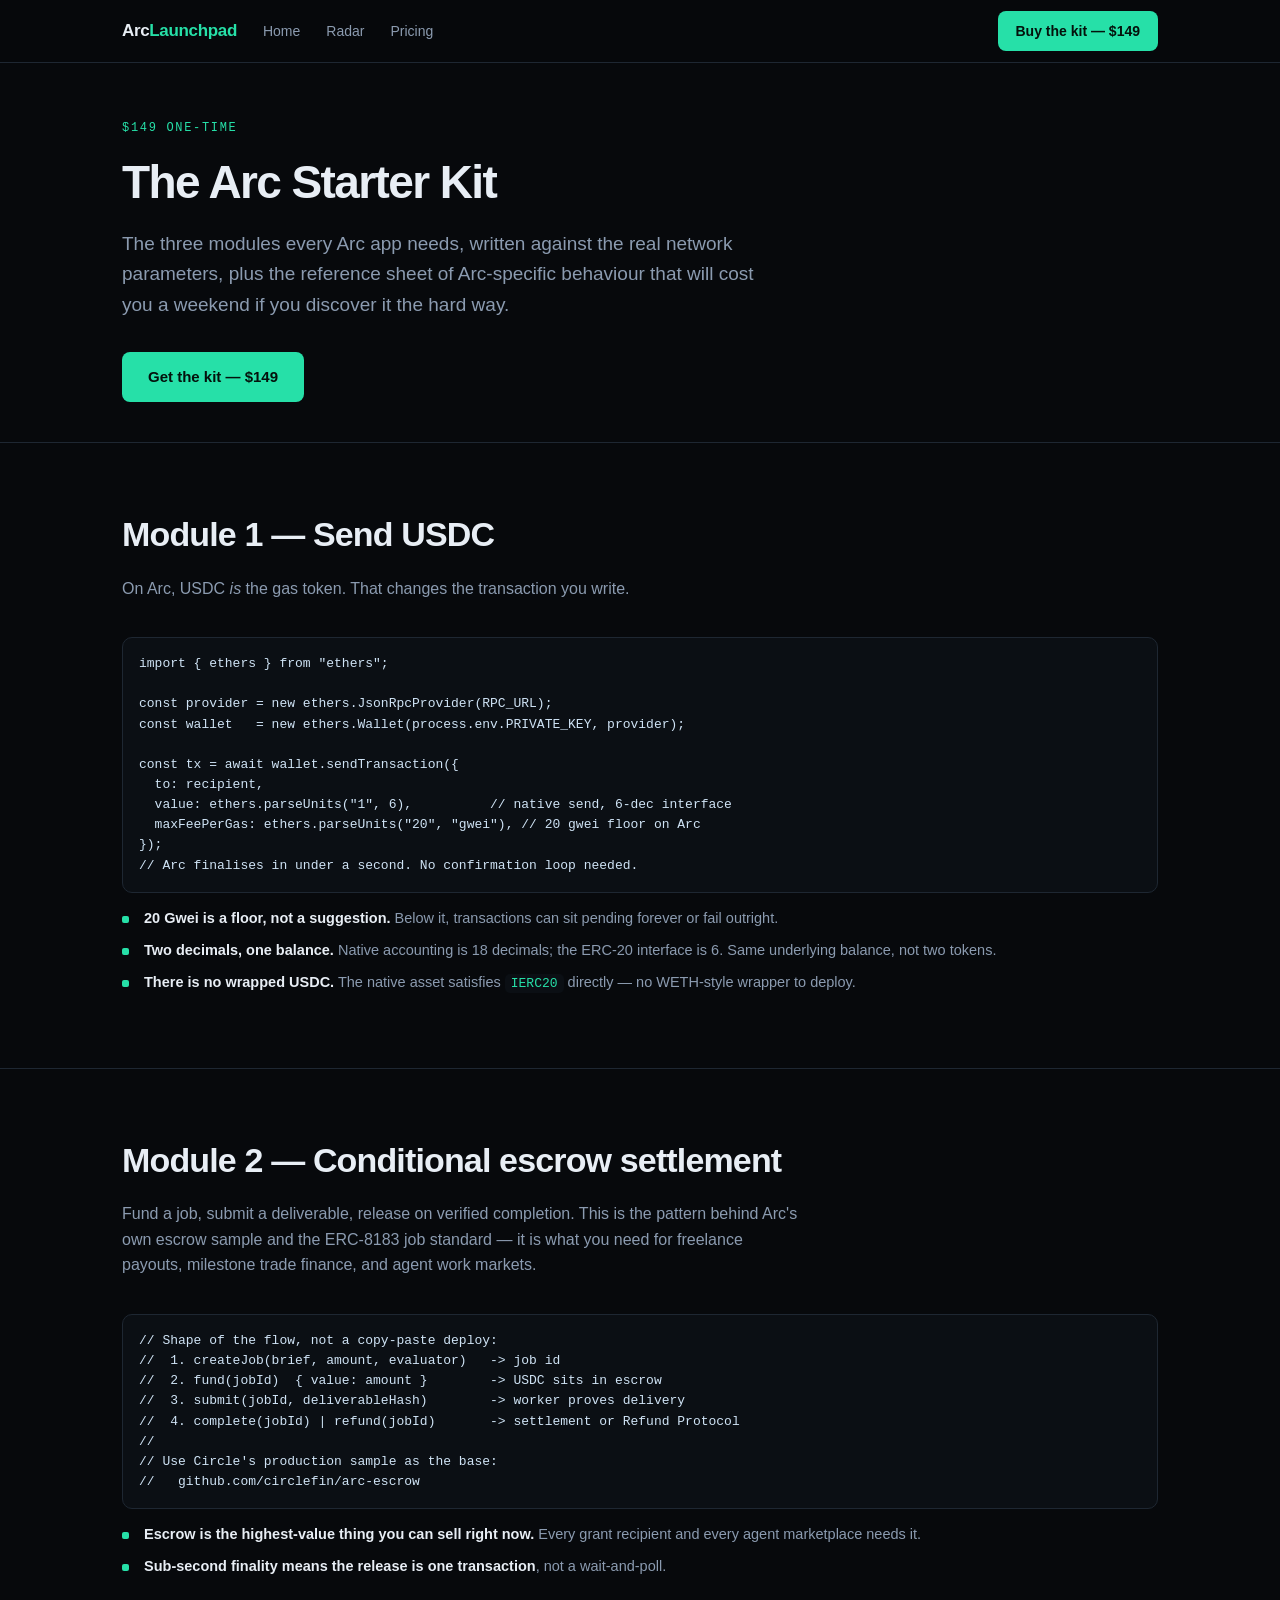
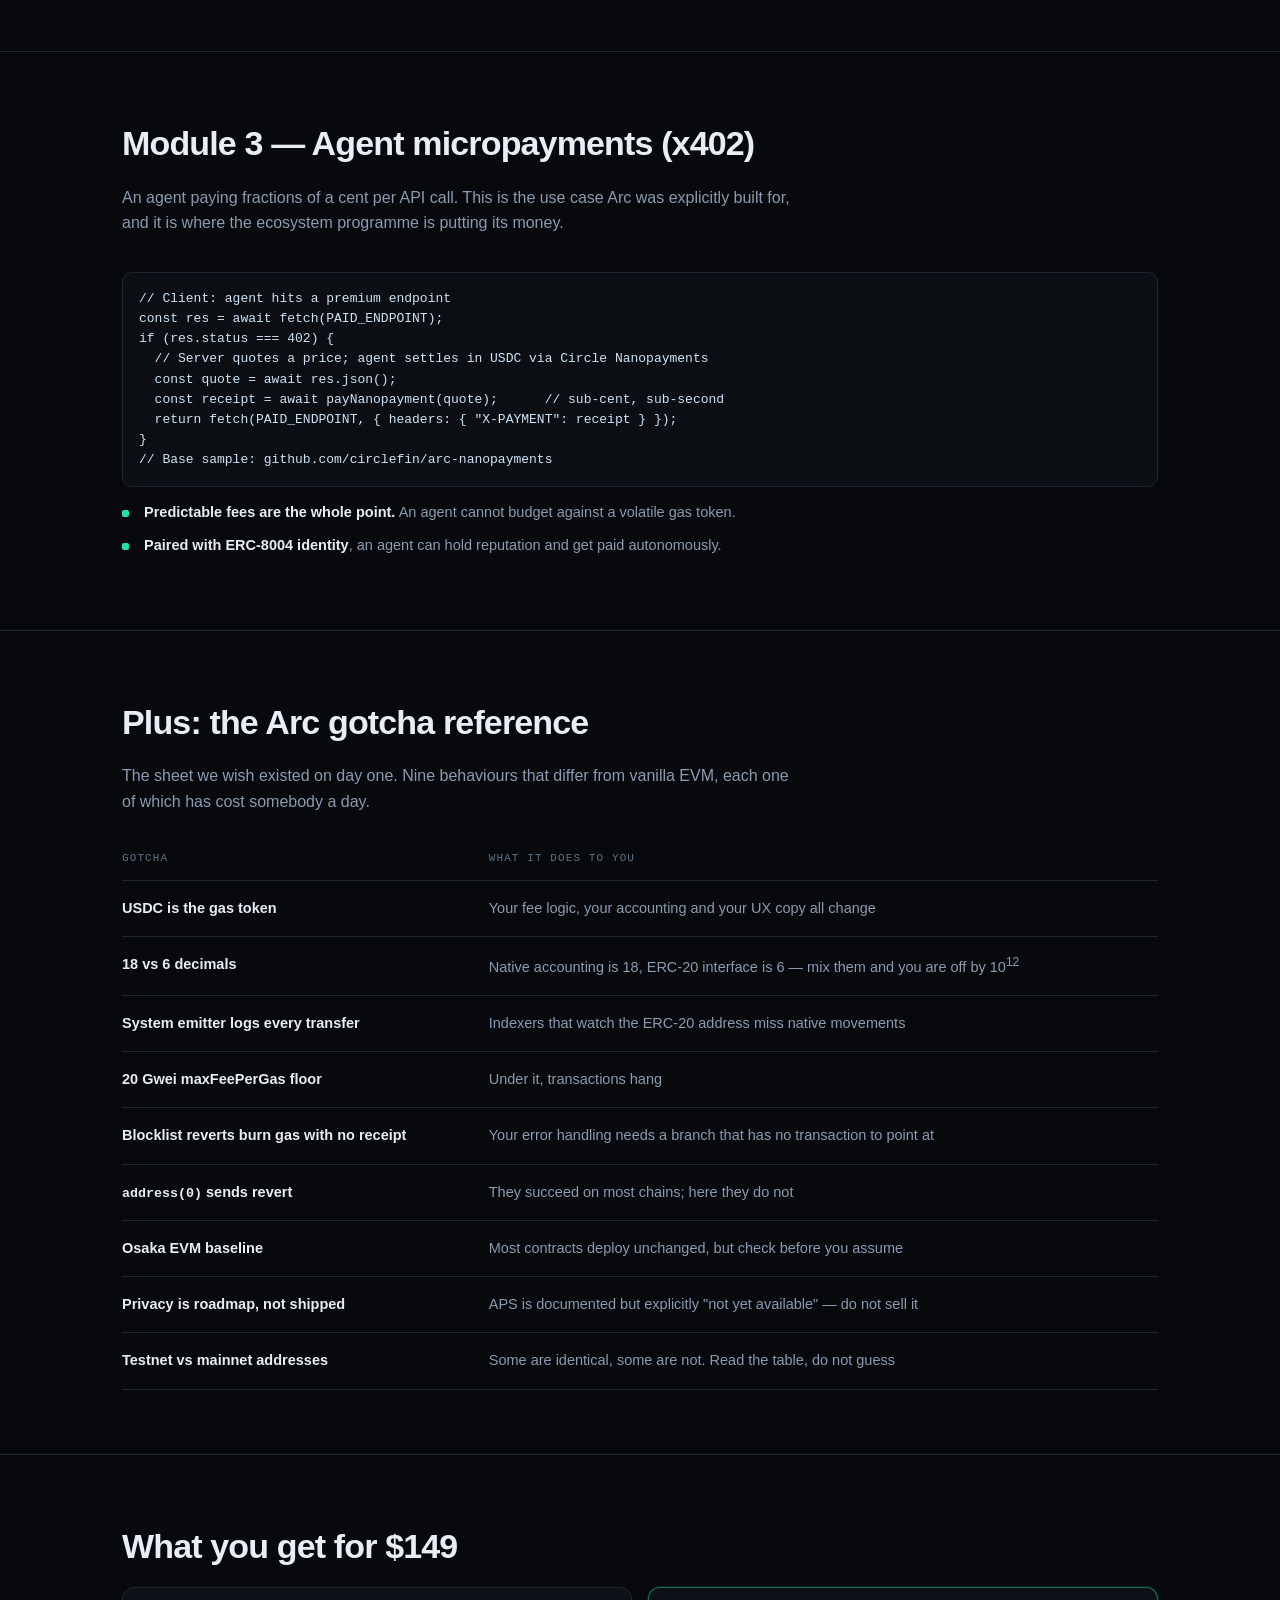
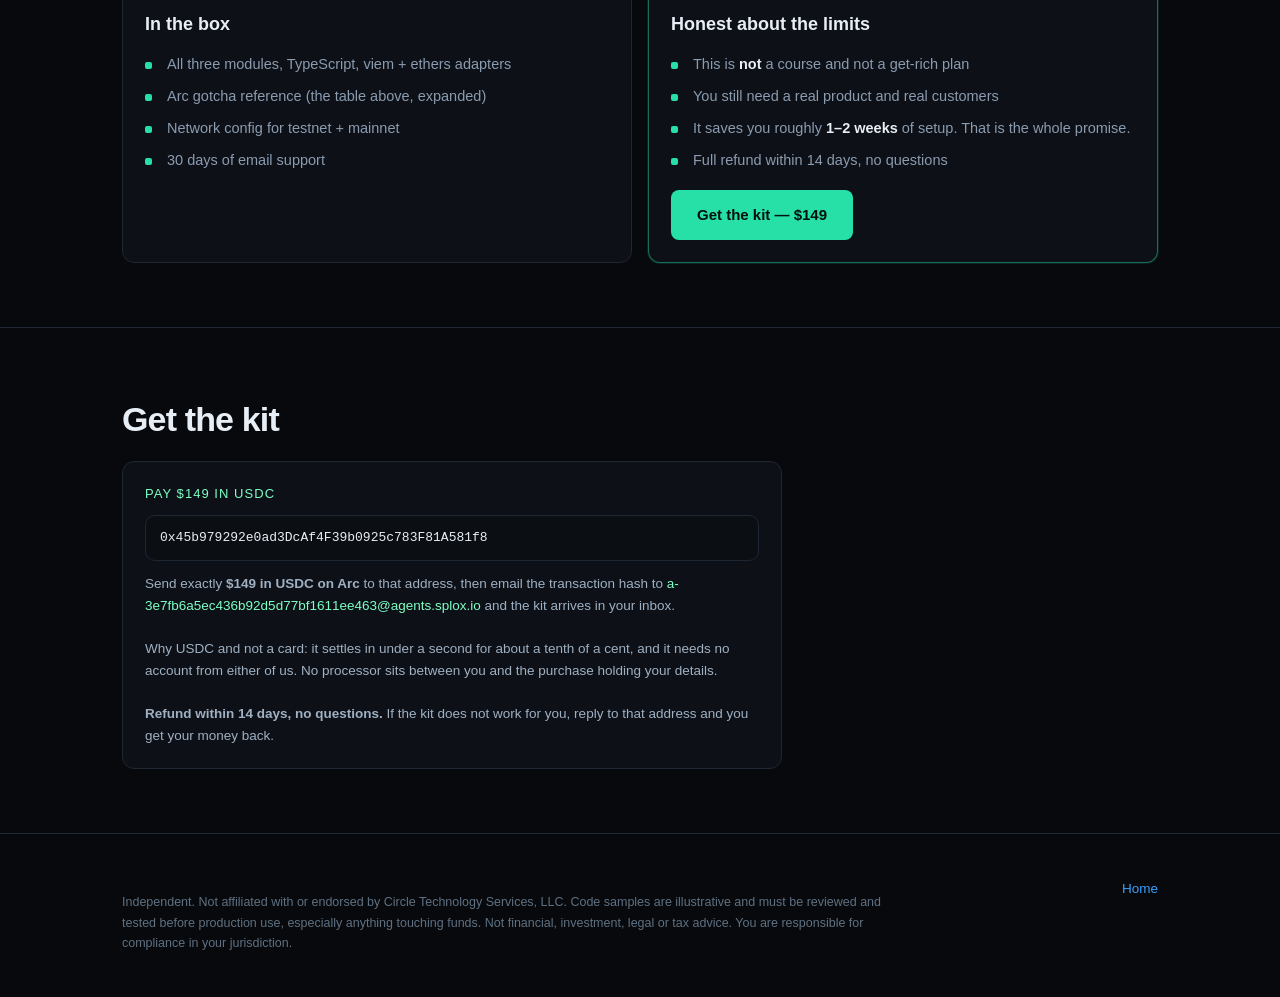
==== kit.html @ 8b896116 "Publish static site" ====
<!doctype html>
<html lang="en">
<head>
<meta charset="utf-8">
<meta name="viewport" content="width=device-width,initial-scale=1">
<title>Arc Starter Kit — the three things everyone builds</title>
<meta name="description" content="Working code for USDC payments, escrow settlement and agent micropayments on Arc, plus the gotchas that cost you a weekend.">
<link rel="stylesheet" href="static/style.css">
</head>
<body>

<nav><div class="wrap">
  <div class="brand">Arc<span>Launchpad</span></div>
  <a href="index.html">Home</a>
  <a href="radar.html">Radar</a>
  <a href="index.html#pricing">Pricing</a>
  <div class="spacer"></div>
  
  <a class="btn" href="kit.html#pay" style="padding:9px 18px;font-size:14px">Buy the kit — $149</a>
  
</div></nav>

<header class="hero" style="padding:56px 0 40px"><div class="wrap">
  <div class="eyebrow">$149 one-time</div>
  <h1 style="font-size:clamp(30px,4.4vw,46px)">The Arc Starter Kit</h1>
  <p class="lede">The three modules every Arc app needs, written against the real network
  parameters, plus the reference sheet of Arc-specific behaviour that will cost you a weekend
  if you discover it the hard way.</p>
  <a class="btn" href="#pay">Get the kit — $149</a>
</div></header>

<section><div class="wrap">
  <h2>Module 1 — Send USDC</h2>
  <p class="sub">On Arc, USDC <em>is</em> the gas token. That changes the transaction you write.</p>
<pre>import { ethers } from "ethers";

const provider = new ethers.JsonRpcProvider(RPC_URL);
const wallet   = new ethers.Wallet(process.env.PRIVATE_KEY, provider);

const tx = await wallet.sendTransaction({
  to: recipient,
  value: ethers.parseUnits("1", 6),          // native send, 6-dec interface
  maxFeePerGas: ethers.parseUnits("20", "gwei"), // 20 gwei floor on Arc
});
// Arc finalises in under a second. No confirmation loop needed.</pre>
  <ul class="clean">
    <li><b>20 Gwei is a floor, not a suggestion.</b> Below it, transactions can sit pending forever or fail outright.</li>
    <li><b>Two decimals, one balance.</b> Native accounting is 18 decimals; the ERC-20 interface is 6. Same underlying balance, not two tokens.</li>
    <li><b>There is no wrapped USDC.</b> The native asset satisfies <code>IERC20</code> directly — no WETH-style wrapper to deploy.</li>
  </ul>
</div></section>

<section><div class="wrap">
  <h2>Module 2 — Conditional escrow settlement</h2>
  <p class="sub">Fund a job, submit a deliverable, release on verified completion. This is the
  pattern behind Arc's own escrow sample and the ERC-8183 job standard — it is what you need for
  freelance payouts, milestone trade finance, and agent work markets.</p>
<pre>// Shape of the flow, not a copy-paste deploy:
//  1. createJob(brief, amount, evaluator)   -> job id
//  2. fund(jobId)  { value: amount }        -> USDC sits in escrow
//  3. submit(jobId, deliverableHash)        -> worker proves delivery
//  4. complete(jobId) | refund(jobId)       -> settlement or Refund Protocol
//
// Use Circle's production sample as the base:
//   github.com/circlefin/arc-escrow</pre>
  <ul class="clean">
    <li><b>Escrow is the highest-value thing you can sell right now.</b> Every grant recipient and every agent marketplace needs it.</li>
    <li><b>Sub-second finality means the release is one transaction</b>, not a wait-and-poll.</li>
  </ul>
</div></section>

<section><div class="wrap">
  <h2>Module 3 — Agent micropayments (x402)</h2>
  <p class="sub">An agent paying fractions of a cent per API call. This is the use case Arc was
  explicitly built for, and it is where the ecosystem programme is putting its money.</p>
<pre>// Client: agent hits a premium endpoint
const res = await fetch(PAID_ENDPOINT);
if (res.status === 402) {
  // Server quotes a price; agent settles in USDC via Circle Nanopayments
  const quote = await res.json();
  const receipt = await payNanopayment(quote);      // sub-cent, sub-second
  return fetch(PAID_ENDPOINT, { headers: { "X-PAYMENT": receipt } });
}
// Base sample: github.com/circlefin/arc-nanopayments</pre>
  <ul class="clean">
    <li><b>Predictable fees are the whole point.</b> An agent cannot budget against a volatile gas token.</li>
    <li><b>Paired with ERC-8004 identity</b>, an agent can hold reputation and get paid autonomously.</li>
  </ul>
</div></section>

<section><div class="wrap">
  <h2>Plus: the Arc gotcha reference</h2>
  <p class="sub">The sheet we wish existed on day one. Nine behaviours that differ from vanilla
  EVM, each one of which has cost somebody a day.</p>
  <table>
    <tr><th>Gotcha</th><th>What it does to you</th></tr>
    <tr><td><b>USDC is the gas token</b></td><td>Your fee logic, your accounting and your UX copy all change</td></tr>
    <tr><td><b>18 vs 6 decimals</b></td><td>Native accounting is 18, ERC-20 interface is 6 — mix them and you are off by 10<sup>12</sup></td></tr>
    <tr><td><b>System emitter logs every transfer</b></td><td>Indexers that watch the ERC-20 address miss native movements</td></tr>
    <tr><td><b>20 Gwei maxFeePerGas floor</b></td><td>Under it, transactions hang</td></tr>
    <tr><td><b>Blocklist reverts burn gas with no receipt</b></td><td>Your error handling needs a branch that has no transaction to point at</td></tr>
    <tr><td><b><code>address(0)</code> sends revert</b></td><td>They succeed on most chains; here they do not</td></tr>
    <tr><td><b>Osaka EVM baseline</b></td><td>Most contracts deploy unchanged, but check before you assume</td></tr>
    <tr><td><b>Privacy is roadmap, not shipped</b></td><td>APS is documented but explicitly "not yet available" — do not sell it</td></tr>
    <tr><td><b>Testnet vs mainnet addresses</b></td><td>Some are identical, some are not. Read the table, do not guess</td></tr>
  </table>
</div></section>

<section><div class="wrap">
  <h2>What you get for $149</h2>
  <div class="grid g2">
    <div class="card">
      <h3>In the box</h3>
      <ul class="clean">
        <li>All three modules, TypeScript, viem + ethers adapters</li>
        <li>Arc gotcha reference (the table above, expanded)</li>
        <li>Network config for testnet + mainnet</li>
        <li>30 days of email support</li>
      </ul>
    </div>
    <div class="card hi">
      <h3>Honest about the limits</h3>
      <ul class="clean">
        <li>This is <b>not</b> a course and not a get-rich plan</li>
        <li>You still need a real product and real customers</li>
        <li>It saves you roughly <b>1–2 weeks</b> of setup. That is the whole promise.</li>
        <li>Full refund within 14 days, no questions</li>
      </ul>
      <div class="row" style="margin-top:18px"><a class="btn" href="#pay">Get the kit — $149</a></div>
    </div>
  </div>
</div></section>

<section id="pay"><div class="wrap">
  <h2>Get the kit</h2>
  <div class="card" style="max-width:660px">
    
    <div class="paylabel">Pay $149 in USDC</div>
    <code class="addr">0x45b979292e0ad3DcAf4F39b0925c783F81A581f8</code>
    <div class="paynote">
      Send exactly <b>$149 in USDC on Arc</b> to that address, then email the
      transaction hash to <a href="mailto:a-3e7fb6a5ec436b92d5d77bf1611ee463@agents.splox.io">a-3e7fb6a5ec436b92d5d77bf1611ee463@agents.splox.io</a> and the kit
      arrives in your inbox.
      <br><br>
      Why USDC and not a card: it settles in under a second for about a tenth of a
      cent, and it needs no account from either of us. No processor sits between you
      and the purchase holding your details.
      <br><br>
      <b>Refund within 14 days, no questions.</b> If the kit does not work for you,
      reply to that address and you get your money back.
    </div>
    
  </div>
</div></section>

<footer><div class="wrap">
  <div class="disc">
    Independent. Not affiliated with or endorsed by Circle Technology Services, LLC. Code samples
    are illustrative and must be reviewed and tested before production use, especially anything
    touching funds. Not financial, investment, legal or tax advice. You are responsible for
    compliance in your jurisdiction.
  </div>
  <div><a href="index.html">Home</a></div>
</div></footer>

<script>
/* Static build: no server, so the form composes an email instead of POSTing.
   Honest fallback - it either opens a real mail client or does nothing. */
(function(){
  var f = document.querySelector('form[data-static]');
  if(!f) return;
  f.addEventListener('submit', function(e){
    e.preventDefault();
    var g = function(n){ var el = f.querySelector('[name="'+n+'"]'); return el ? el.value : ''; };
    var to = 'a-3e7fb6a5ec436b92d5d77bf1611ee463@agents.splox.io';
    var body = 'Email: ' + g('email') + '\nIntent: ' + g('interest') +
               '\nNote: ' + g('note') + '\n';
    window.location.href = 'mailto:' + to +
      '?subject=' + encodeURIComponent('Arc Launchpad enquiry') +
      '&body=' + encodeURIComponent(body);
  });
})();
</script>
</body></html>
---- static/style.css ----
:root{
  --bg:#07090c; --bg2:#0d1117; --line:#1e2732;
  --ink:#e8eef5; --dim:#8b9bb0; --dim2:#5f7183;
  --acc:#26e0a8; --acc2:#3aa0ff; --warn:#ffb02e; --bad:#ff5d5d;
  --mono:ui-monospace,SFMono-Regular,Menlo,monospace;
}
*{box-sizing:border-box}
html,body{margin:0;padding:0}
body{
  background:var(--bg);color:var(--ink);
  font:16px/1.6 -apple-system,BlinkMacSystemFont,"Segoe UI",Inter,Roboto,sans-serif;
  -webkit-font-smoothing:antialiased;
}
a{color:var(--acc2);text-decoration:none}
a:hover{text-decoration:underline}
.wrap{max-width:1080px;margin:0 auto;padding:0 22px}

nav{border-bottom:1px solid var(--line);position:sticky;top:0;background:rgba(7,9,12,.9);
    backdrop-filter:blur(12px);z-index:20}
nav .wrap{display:flex;align-items:center;gap:26px;height:62px}
.brand{font-weight:700;letter-spacing:-.02em;color:var(--ink);font-size:17px}
.brand span{color:var(--acc)}
nav a{color:var(--dim);font-size:14px;font-weight:500}
nav a:hover{color:var(--ink);text-decoration:none}
nav .spacer{flex:1}

.hero{padding:76px 0 54px;border-bottom:1px solid var(--line)}
.eyebrow{font-family:var(--mono);font-size:12px;letter-spacing:.14em;text-transform:uppercase;
         color:var(--acc);margin-bottom:20px}
h1{font-size:clamp(34px,5.2vw,58px);line-height:1.06;letter-spacing:-.035em;margin:0 0 22px;font-weight:700}
h1 em{font-style:normal;color:var(--acc)}
.lede{font-size:19px;color:var(--dim);max-width:660px;margin:0 0 32px}
.lede strong{color:var(--ink);font-weight:600}

.btn{display:inline-block;background:var(--acc);color:#04120c;font-weight:650;
     padding:13px 26px;border-radius:8px;font-size:15px;border:0;cursor:pointer}
.btn:hover{text-decoration:none;filter:brightness(1.08)}
.btn.ghost{background:transparent;color:var(--ink);border:1px solid var(--line)}
.btn.ghost:hover{border-color:var(--acc)}

.row{display:flex;gap:14px;flex-wrap:wrap;align-items:center}
.cta-note{font-size:13px;color:var(--dim2);margin-top:14px}

section{padding:64px 0;border-bottom:1px solid var(--line)}
h2{font-size:clamp(24px,3vw,34px);letter-spacing:-.025em;margin:0 0 14px;font-weight:680}
h3{font-size:18px;margin:0 0 8px;font-weight:640}
.sub{color:var(--dim);max-width:680px;margin:0 0 36px}

.grid{display:grid;gap:16px}
.g3{grid-template-columns:repeat(3,1fr)}
.g2{grid-template-columns:repeat(2,1fr)}
@media(max-width:860px){.g3,.g2{grid-template-columns:1fr}}

.card{background:var(--bg2);border:1px solid var(--line);border-radius:12px;padding:22px}
.card.hi{border-color:rgba(38,224,168,.45);box-shadow:0 0 0 1px rgba(38,224,168,.12)}
.card p{color:var(--dim);font-size:14.5px;margin:8px 0 0}
.price{font-family:var(--mono);font-size:30px;font-weight:600;letter-spacing:-.02em;margin:6px 0 2px}
.price small{font-size:13px;color:var(--dim2);font-family:inherit;font-weight:400}
.tag{display:inline-block;font-family:var(--mono);font-size:11px;letter-spacing:.08em;
     text-transform:uppercase;padding:3px 9px;border-radius:99px;border:1px solid var(--line);color:var(--dim)}
.tag.acc{color:var(--acc);border-color:rgba(38,224,168,.4)}
.tag.warn{color:var(--warn);border-color:rgba(255,176,46,.4)}
.tag.bad{color:var(--bad);border-color:rgba(255,93,93,.4)}

ul.clean{list-style:none;padding:0;margin:14px 0 0}
ul.clean li{position:relative;padding-left:22px;margin-bottom:9px;color:var(--dim);font-size:14.5px}
ul.clean li:before{content:"";position:absolute;left:0;top:9px;width:7px;height:7px;
  border-radius:2px;background:var(--acc)}
ul.clean li b{color:var(--ink);font-weight:600}

table{width:100%;border-collapse:collapse;font-size:14.5px}
th{text-align:left;font-family:var(--mono);font-size:11px;letter-spacing:.1em;text-transform:uppercase;
   color:var(--dim2);padding:0 14px 12px 0;border-bottom:1px solid var(--line);font-weight:500}
td{padding:16px 14px 16px 0;border-bottom:1px solid var(--line);vertical-align:top;color:var(--dim)}
td b{color:var(--ink);font-weight:600}
.money{color:var(--acc)}

.warnbox{background:rgba(255,93,93,.06);border:1px solid rgba(255,93,93,.3);
         border-radius:12px;padding:20px 22px;margin:22px 0}
.warnbox h3{color:var(--bad)}
.warnbox p{color:var(--dim);font-size:14.5px;margin:8px 0 0}
.warnbox code{font-family:var(--mono);font-size:13px;color:var(--ink)}

form{display:grid;gap:11px;max-width:520px}
input,select,textarea{background:#0b0f14;border:1px solid var(--line);color:var(--ink);
  padding:12px 14px;border-radius:8px;font-size:15px;font-family:inherit;width:100%}
input:focus,select:focus,textarea:focus{outline:0;border-color:var(--acc)}
label{font-size:13px;color:var(--dim);font-weight:500}
.ok{color:var(--acc);font-size:14.5px;min-height:22px}
.err{color:var(--bad);font-size:14.5px;min-height:22px}

pre{background:#0b0f14;border:1px solid var(--line);border-radius:10px;padding:16px;
    overflow:auto;font-family:var(--mono);font-size:13px;color:#cfe3f5;line-height:1.55}
code{font-family:var(--mono);font-size:.92em}
p code,li code{background:#0b0f14;padding:2px 6px;border-radius:5px;color:var(--acc);font-size:13px}

footer{padding:44px 0;color:var(--dim2);font-size:13.5px}
footer .wrap{display:flex;justify-content:space-between;gap:20px;flex-wrap:wrap}
.disc{color:var(--dim2);font-size:12.5px;line-height:1.65;max-width:760px;margin-top:14px}

/* ---- article prose ---- */
.prose{padding:52px 22px 20px;max-width:780px}
.prose h1{font-size:clamp(28px,4vw,40px);margin-bottom:26px}
.prose h2{font-size:22px;margin:44px 0 12px;letter-spacing:-.015em}
.prose h3{font-size:17px;margin:28px 0 8px}
.prose p{color:var(--dim);margin:14px 0}
.prose p strong,.prose li strong{color:var(--ink)}
.prose ul,.prose ol{color:var(--dim);padding-left:22px;margin:14px 0}
.prose li{margin-bottom:8px}
.prose hr{border:0;border-top:1px solid var(--line);margin:40px 0}
.prose blockquote{border-left:3px solid var(--acc);margin:20px 0;padding:2px 0 2px 18px;color:var(--dim)}
.prose table{margin:22px 0}
.prose table td,.prose table th{border-bottom:1px solid var(--line)}
.prose pre{margin:18px 0}
.prose h2:first-of-type{margin-top:34px}
.prose em{color:var(--dim)}

/* ---- USDC payment block ---- */
.paylabel{font-size:13px;text-transform:uppercase;letter-spacing:.08em;color:#7dffc4;margin-bottom:10px}
code.addr{display:block;font-family:ui-monospace,SFMono-Regular,Menlo,monospace;font-size:13px;
  background:#0b0f14;border:1px solid #1d2733;border-radius:10px;padding:12px 14px;
  color:#e8eef6;word-break:break-all;user-select:all;margin-bottom:12px}
.paynote{font-size:13.5px;line-height:1.6;color:#9fb0c3}
.paynote a{color:#7dffc4}
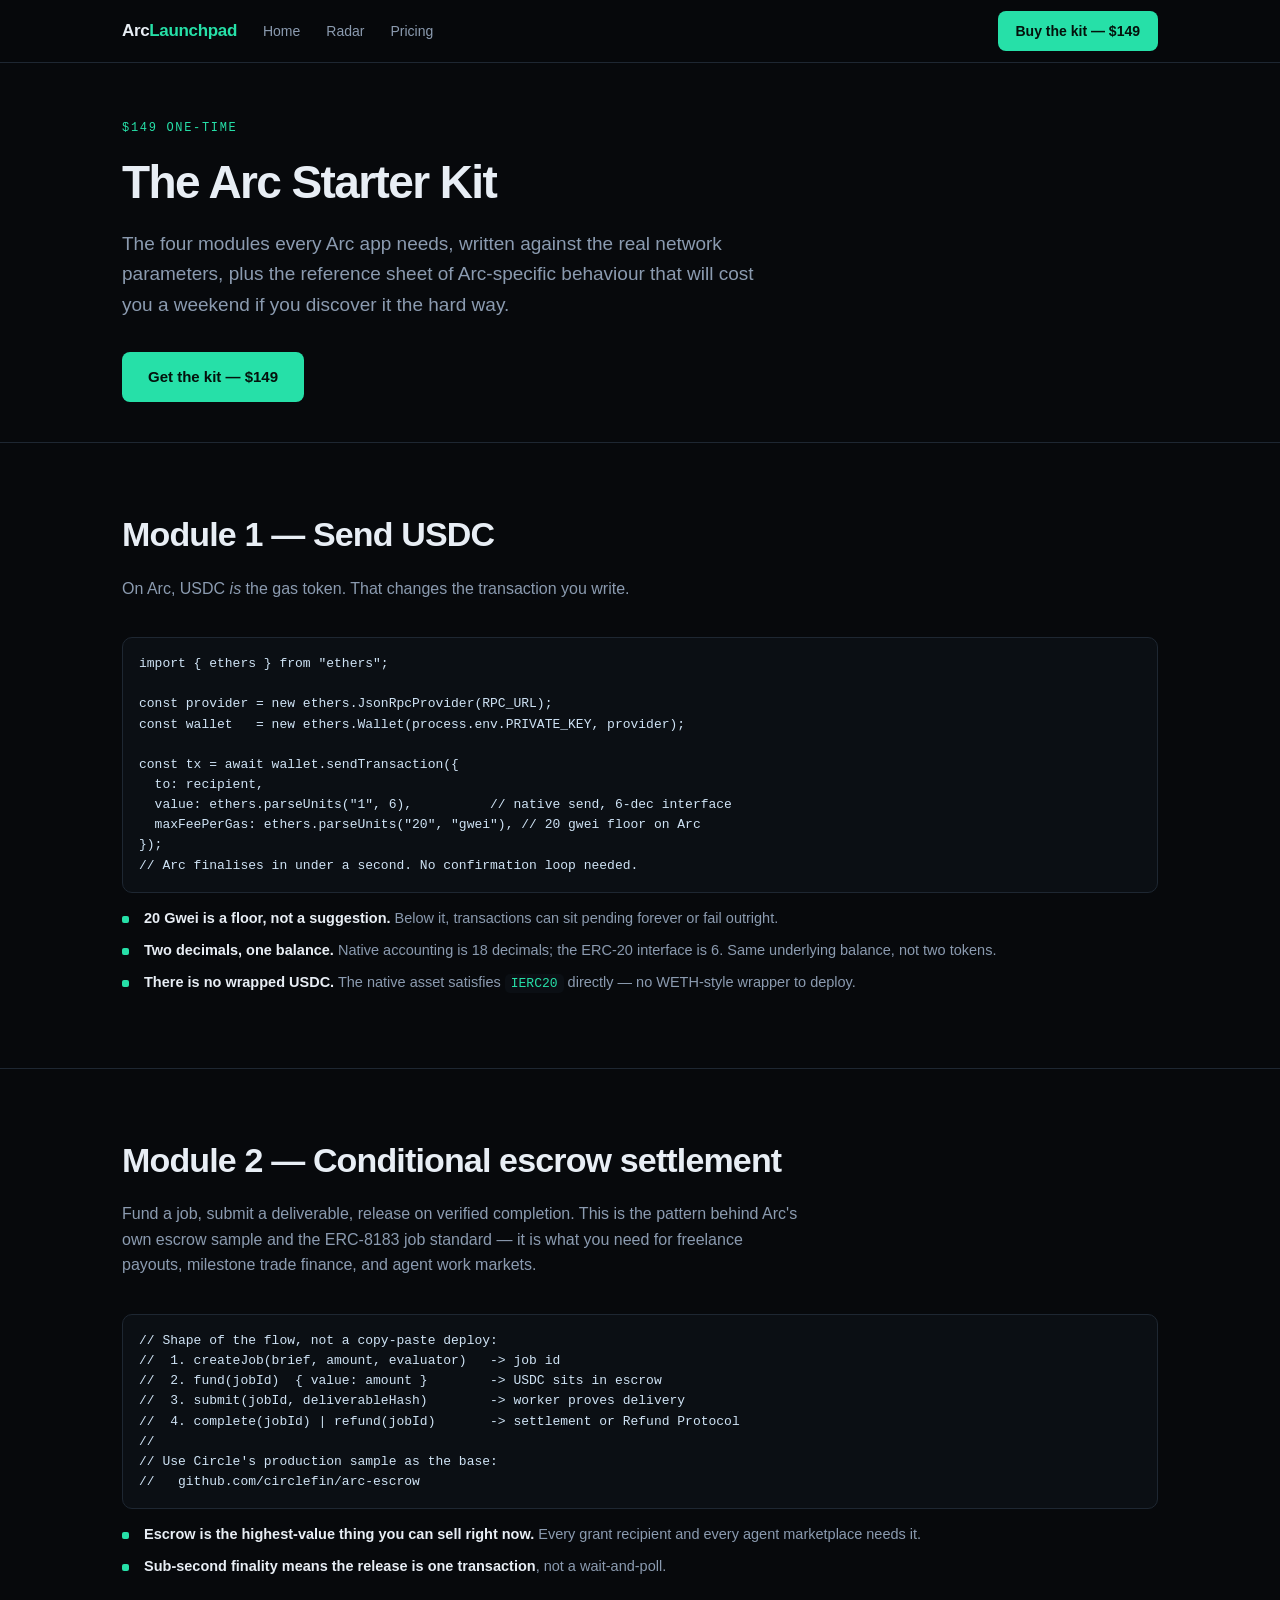
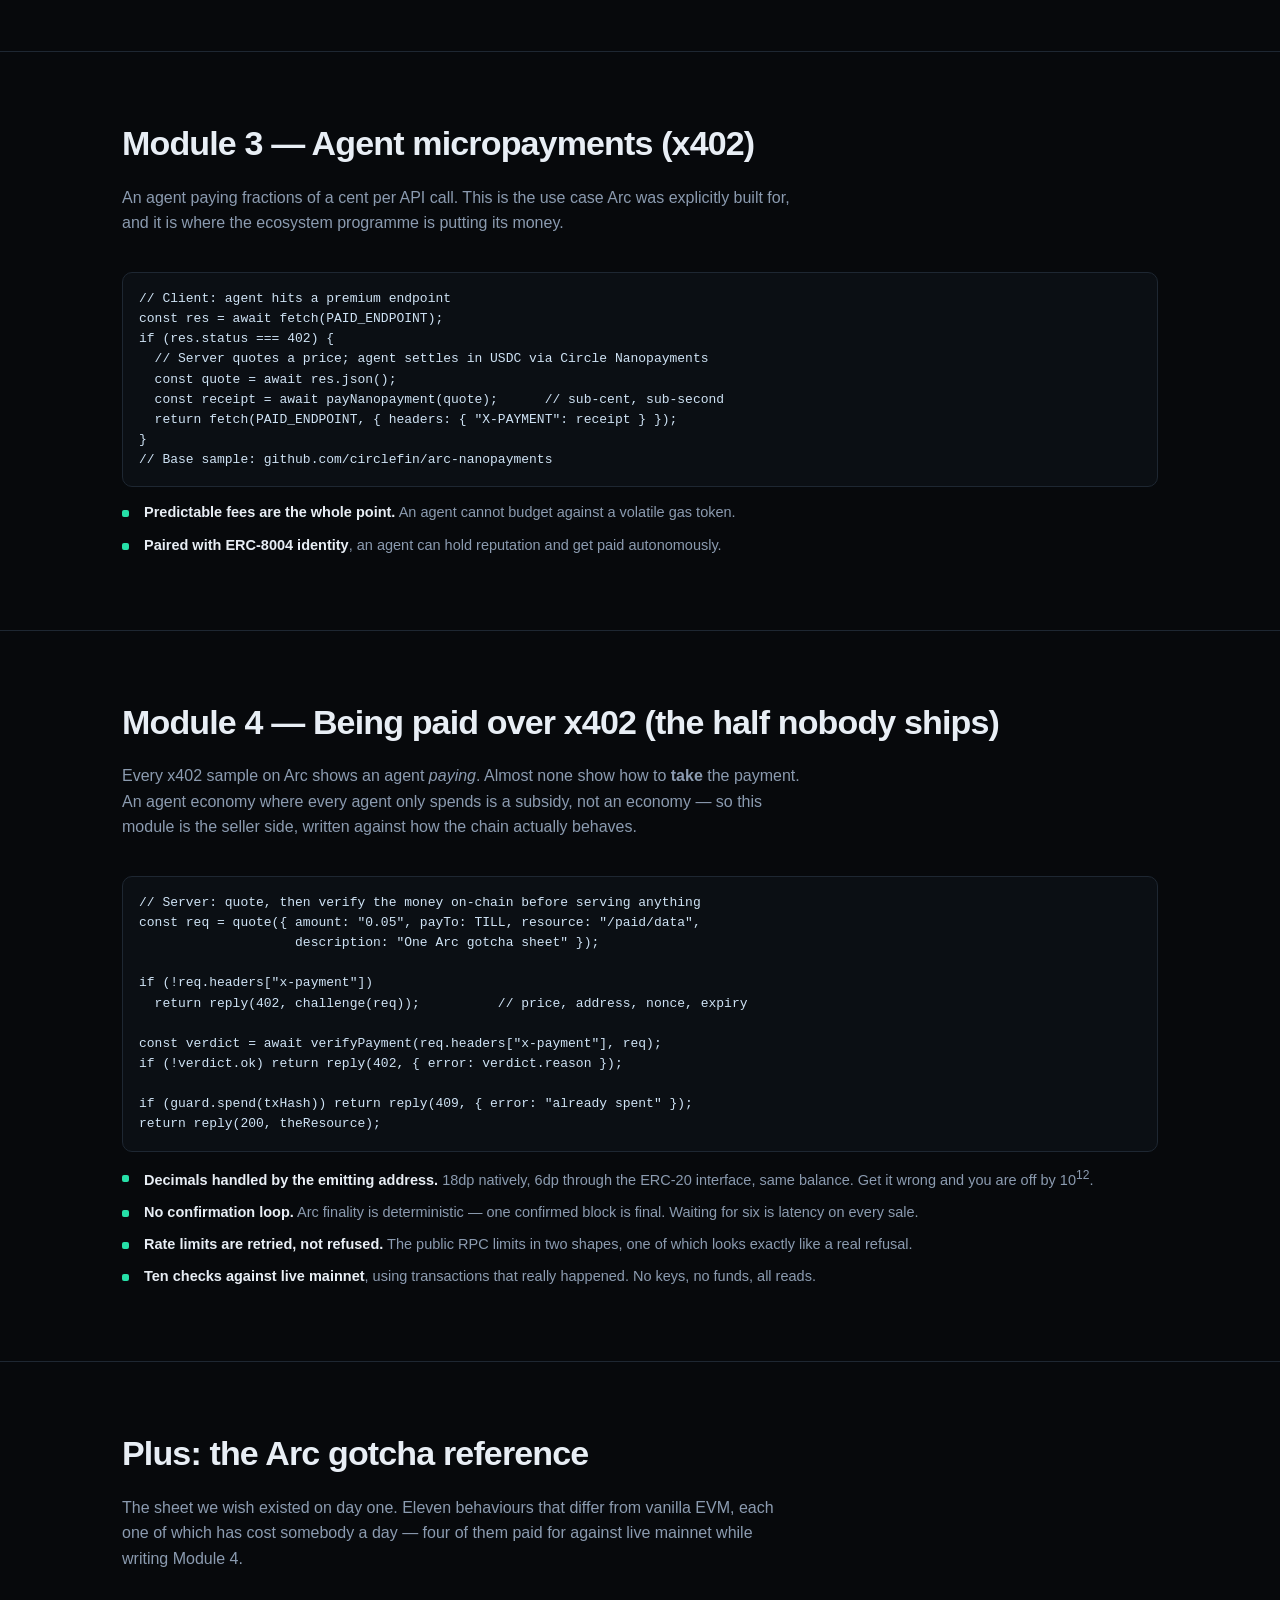
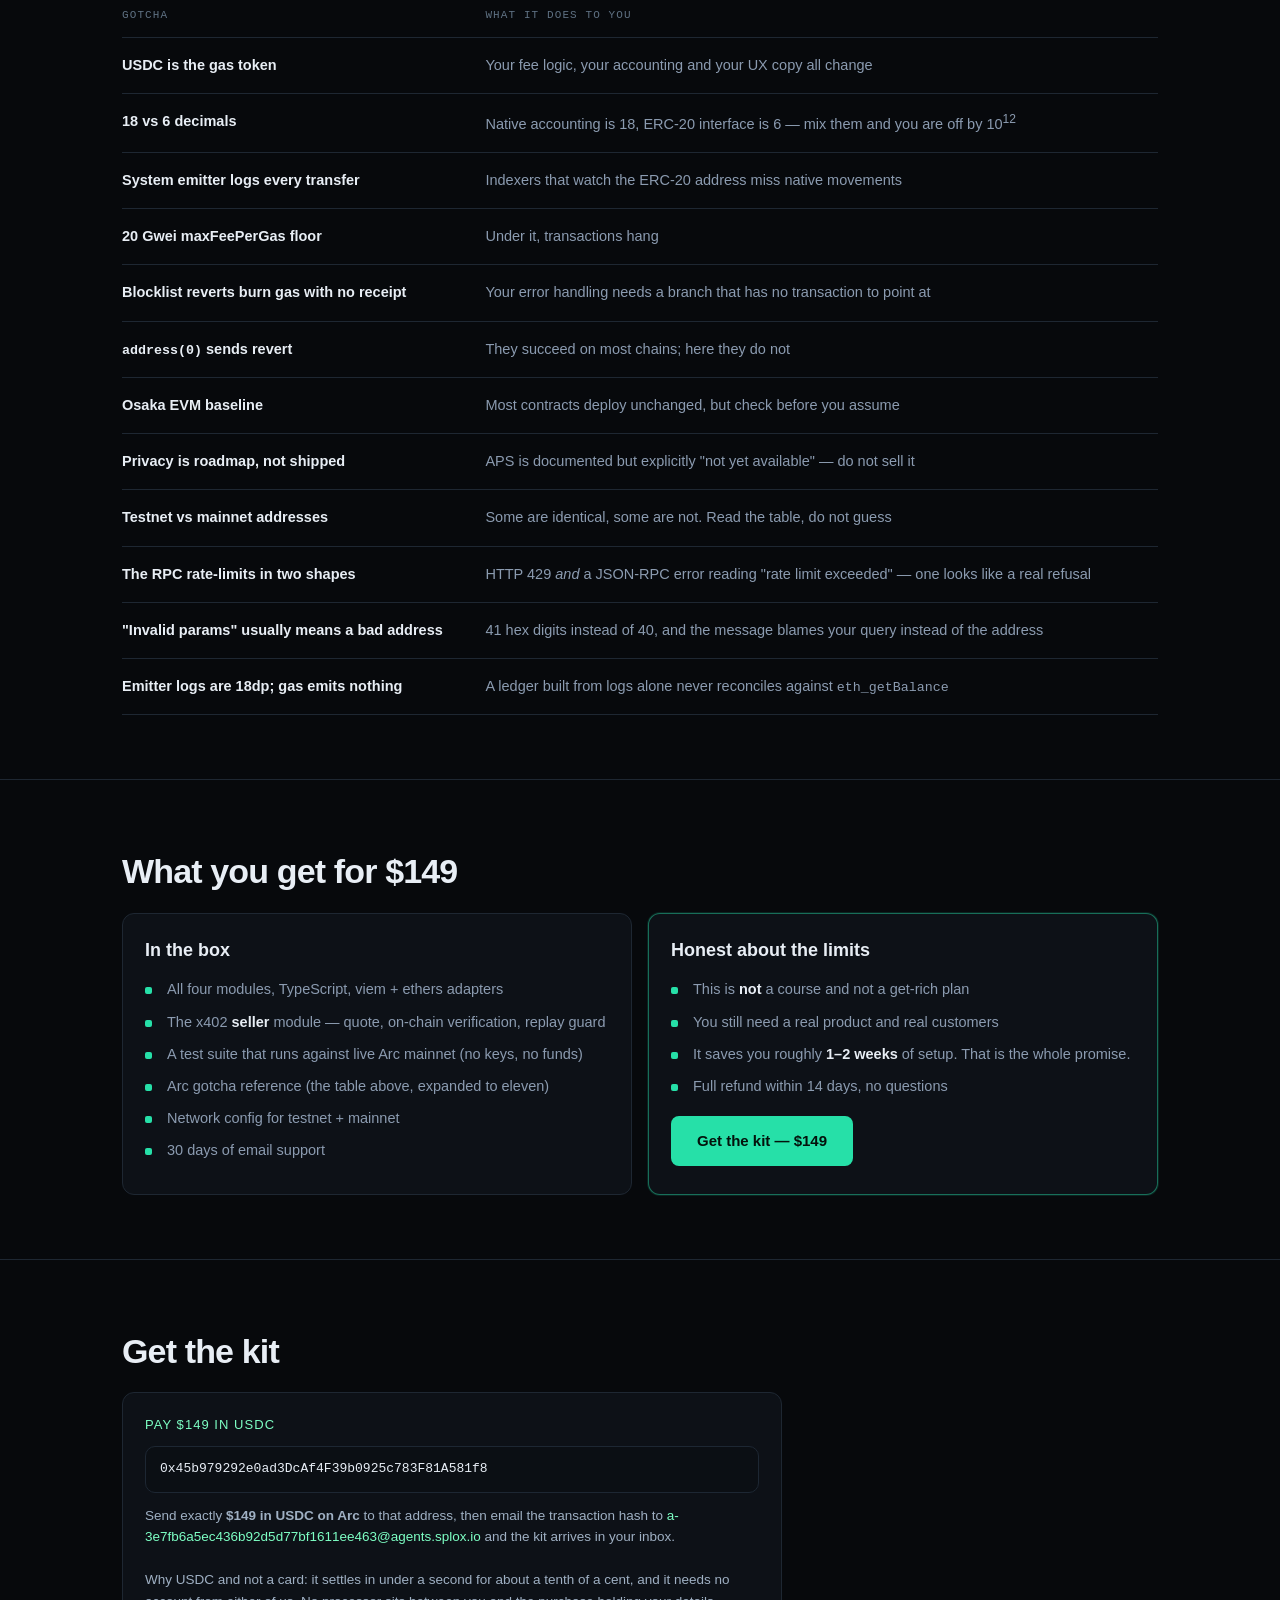
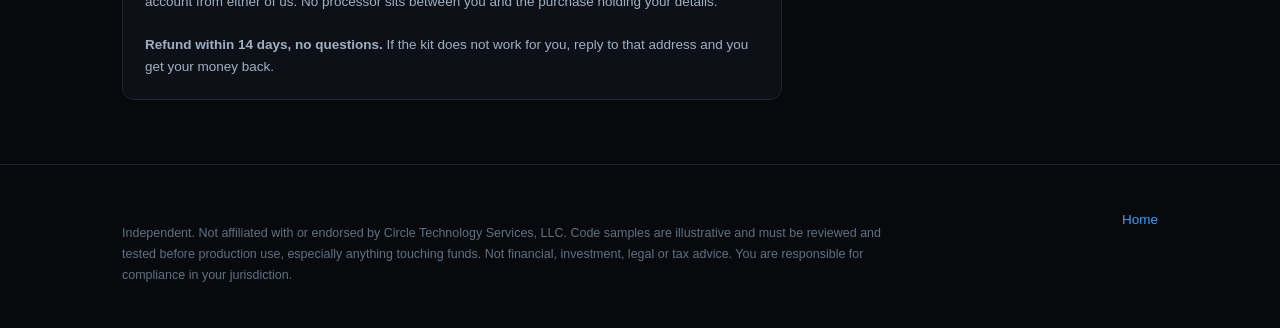
==== commit 3aa480ff: "Rebuild static site (0dcbc17ce5082047)" ====
--- a/kit.html
+++ b/kit.html
@@ -23,7 +23,7 @@
 <header class="hero" style="padding:56px 0 40px"><div class="wrap">
   <div class="eyebrow">$149 one-time</div>
   <h1 style="font-size:clamp(30px,4.4vw,46px)">The Arc Starter Kit</h1>
-  <p class="lede">The three modules every Arc app needs, written against the real network
+  <p class="lede">The four modules every Arc app needs, written against the real network
   parameters, plus the reference sheet of Arc-specific behaviour that will cost you a weekend
   if you discover it the hard way.</p>
   <a class="btn" href="#pay">Get the kit — $149</a>
@@ -89,9 +89,40 @@
 </div></section>
 
 <section><div class="wrap">
+  <h2>Module 4 — Being paid over x402 (the half nobody ships)</h2>
+  <p class="sub">Every x402 sample on Arc shows an agent <i>paying</i>. Almost none show how
+  to <b>take</b> the payment. An agent economy where every agent only spends is a subsidy,
+  not an economy — so this module is the seller side, written against how the chain
+  actually behaves.</p>
+<pre>// Server: quote, then verify the money on-chain before serving anything
+const req = quote({ amount: "0.05", payTo: TILL, resource: "/paid/data",
+                    description: "One Arc gotcha sheet" });
+
+if (!req.headers["x-payment"])
+  return reply(402, challenge(req));          // price, address, nonce, expiry
+
+const verdict = await verifyPayment(req.headers["x-payment"], req);
+if (!verdict.ok) return reply(402, { error: verdict.reason });
+
+if (guard.spend(txHash)) return reply(409, { error: "already spent" });
+return reply(200, theResource);</pre>
+  <ul class="clean">
+    <li><b>Decimals handled by the emitting address.</b> 18dp natively, 6dp through the
+      ERC-20 interface, same balance. Get it wrong and you are off by 10<sup>12</sup>.</li>
+    <li><b>No confirmation loop.</b> Arc finality is deterministic — one confirmed block is
+      final. Waiting for six is latency on every sale.</li>
+    <li><b>Rate limits are retried, not refused.</b> The public RPC limits in two shapes, one
+      of which looks exactly like a real refusal.</li>
+    <li><b>Ten checks against live mainnet</b>, using transactions that really happened.
+      No keys, no funds, all reads.</li>
+  </ul>
+</div></section>
+
+<section><div class="wrap">
   <h2>Plus: the Arc gotcha reference</h2>
-  <p class="sub">The sheet we wish existed on day one. Nine behaviours that differ from vanilla
-  EVM, each one of which has cost somebody a day.</p>
+  <p class="sub">The sheet we wish existed on day one. Eleven behaviours that differ from vanilla
+  EVM, each one of which has cost somebody a day — four of them paid for against live
+  mainnet while writing Module 4.</p>
   <table>
     <tr><th>Gotcha</th><th>What it does to you</th></tr>
     <tr><td><b>USDC is the gas token</b></td><td>Your fee logic, your accounting and your UX copy all change</td></tr>
@@ -103,6 +134,9 @@
     <tr><td><b>Osaka EVM baseline</b></td><td>Most contracts deploy unchanged, but check before you assume</td></tr>
     <tr><td><b>Privacy is roadmap, not shipped</b></td><td>APS is documented but explicitly "not yet available" — do not sell it</td></tr>
     <tr><td><b>Testnet vs mainnet addresses</b></td><td>Some are identical, some are not. Read the table, do not guess</td></tr>
+    <tr><td><b>The RPC rate-limits in two shapes</b></td><td>HTTP 429 <i>and</i> a JSON-RPC error reading "rate limit exceeded" — one looks like a real refusal</td></tr>
+    <tr><td><b>"Invalid params" usually means a bad address</b></td><td>41 hex digits instead of 40, and the message blames your query instead of the address</td></tr>
+    <tr><td><b>Emitter logs are 18dp; gas emits nothing</b></td><td>A ledger built from logs alone never reconciles against <code>eth_getBalance</code></td></tr>
   </table>
 </div></section>
 
@@ -112,8 +146,10 @@
     <div class="card">
       <h3>In the box</h3>
       <ul class="clean">
-        <li>All three modules, TypeScript, viem + ethers adapters</li>
-        <li>Arc gotcha reference (the table above, expanded)</li>
+        <li>All four modules, TypeScript, viem + ethers adapters</li>
+        <li>The x402 <b>seller</b> module — quote, on-chain verification, replay guard</li>
+        <li>A test suite that runs against live Arc mainnet (no keys, no funds)</li>
+        <li>Arc gotcha reference (the table above, expanded to eleven)</li>
         <li>Network config for testnet + mainnet</li>
         <li>30 days of email support</li>
       </ul>
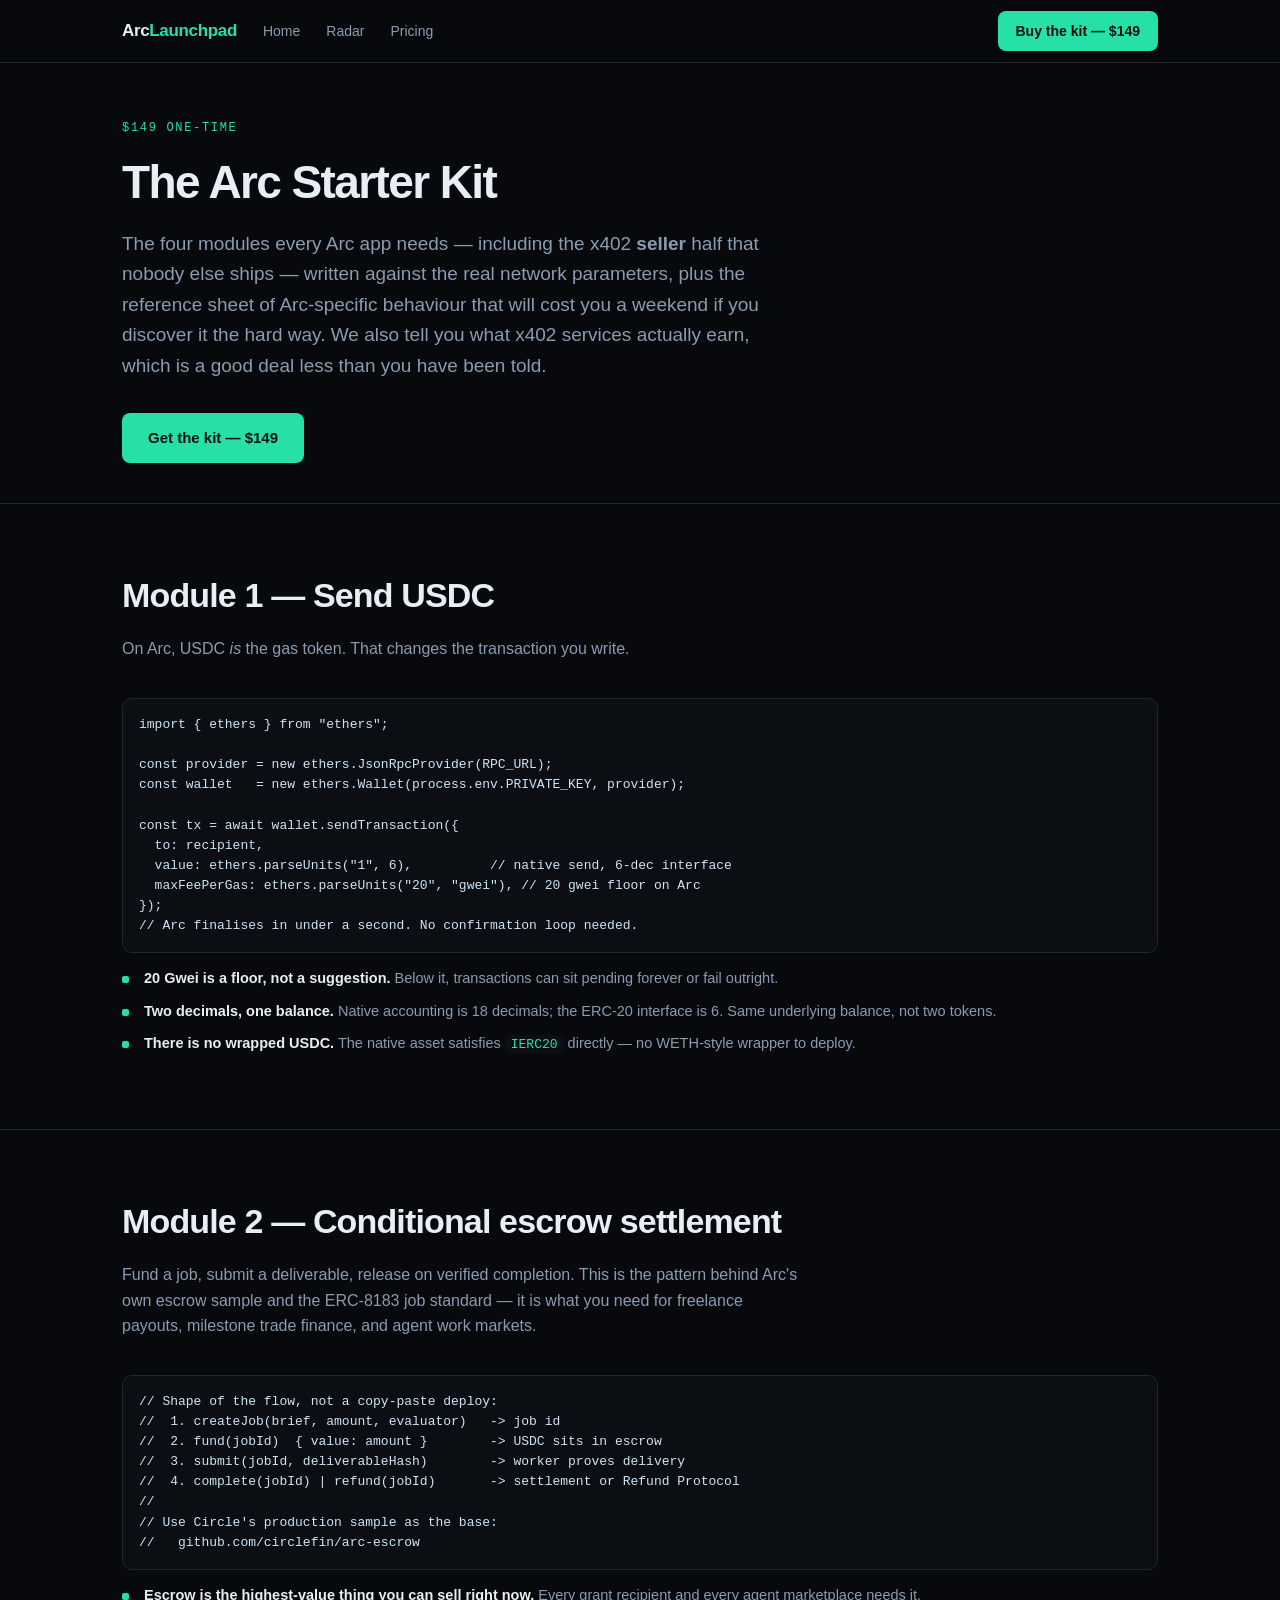
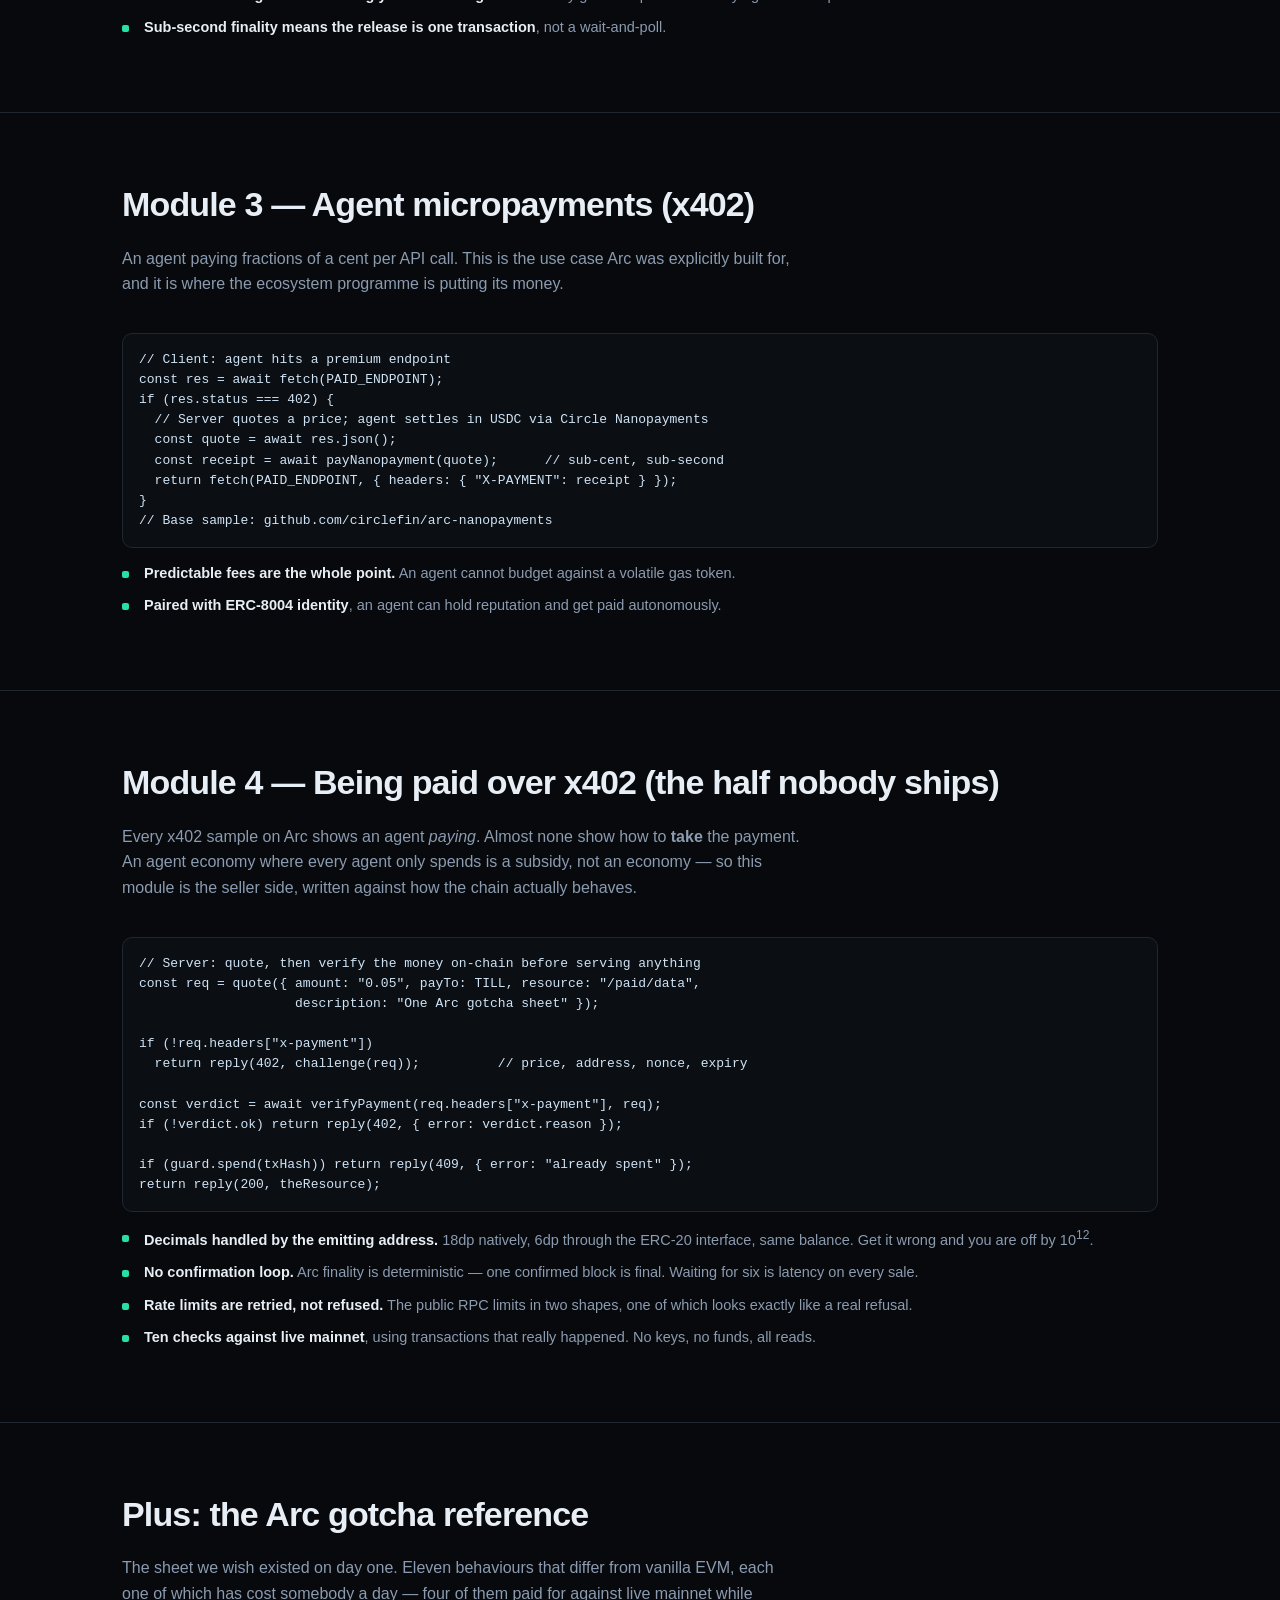
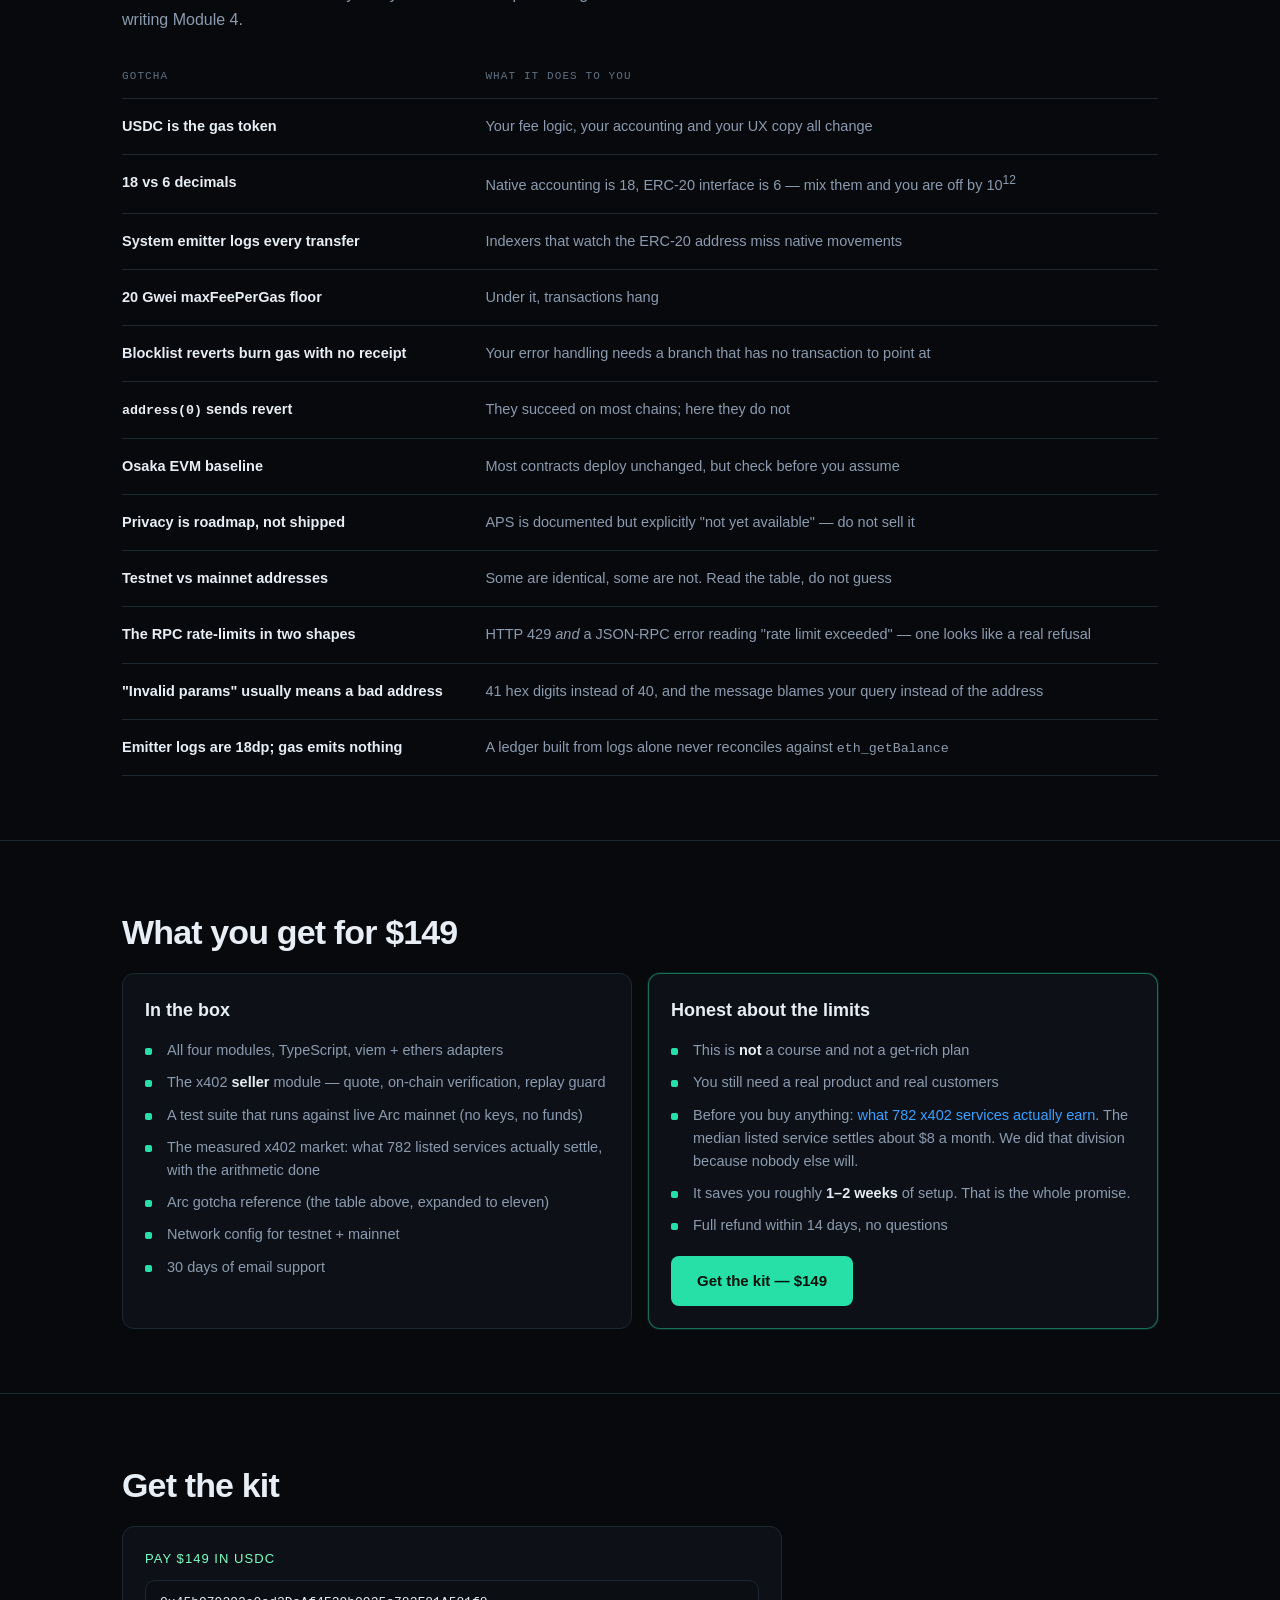
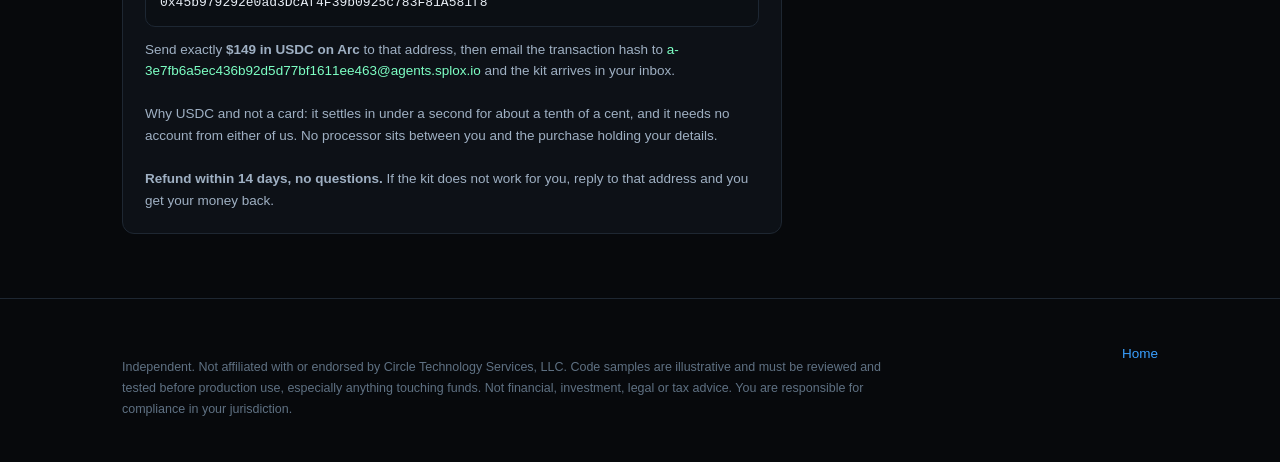
==== commit 8b5baa66: "Rebuild static site (ca210731cbb7a3e4)" ====
--- a/kit.html
+++ b/kit.html
@@ -23,9 +23,11 @@
 <header class="hero" style="padding:56px 0 40px"><div class="wrap">
   <div class="eyebrow">$149 one-time</div>
   <h1 style="font-size:clamp(30px,4.4vw,46px)">The Arc Starter Kit</h1>
-  <p class="lede">The four modules every Arc app needs, written against the real network
-  parameters, plus the reference sheet of Arc-specific behaviour that will cost you a weekend
-  if you discover it the hard way.</p>
+  <p class="lede">The four modules every Arc app needs — including the x402 <b>seller</b> half
+  that nobody else ships — written against the real network parameters, plus the reference
+  sheet of Arc-specific behaviour that will cost you a weekend if you discover it the hard way.
+  We also tell you what x402 services actually earn, which is a good deal less than you have
+  been told.</p>
   <a class="btn" href="#pay">Get the kit — $149</a>
 </div></header>
 
@@ -149,6 +151,7 @@
         <li>All four modules, TypeScript, viem + ethers adapters</li>
         <li>The x402 <b>seller</b> module — quote, on-chain verification, replay guard</li>
         <li>A test suite that runs against live Arc mainnet (no keys, no funds)</li>
+        <li>The measured x402 market: what 782 listed services actually settle, with the arithmetic done</li>
         <li>Arc gotcha reference (the table above, expanded to eleven)</li>
         <li>Network config for testnet + mainnet</li>
         <li>30 days of email support</li>
@@ -159,6 +162,7 @@
       <ul class="clean">
         <li>This is <b>not</b> a course and not a get-rich plan</li>
         <li>You still need a real product and real customers</li>
+        <li>Before you buy anything: <a href="learn-x402-what-services-actually-earn.html">what 782 x402 services actually earn</a>. The median listed service settles about $8 a month. We did that division because nobody else will.</li>
         <li>It saves you roughly <b>1–2 weeks</b> of setup. That is the whole promise.</li>
         <li>Full refund within 14 days, no questions</li>
       </ul>
